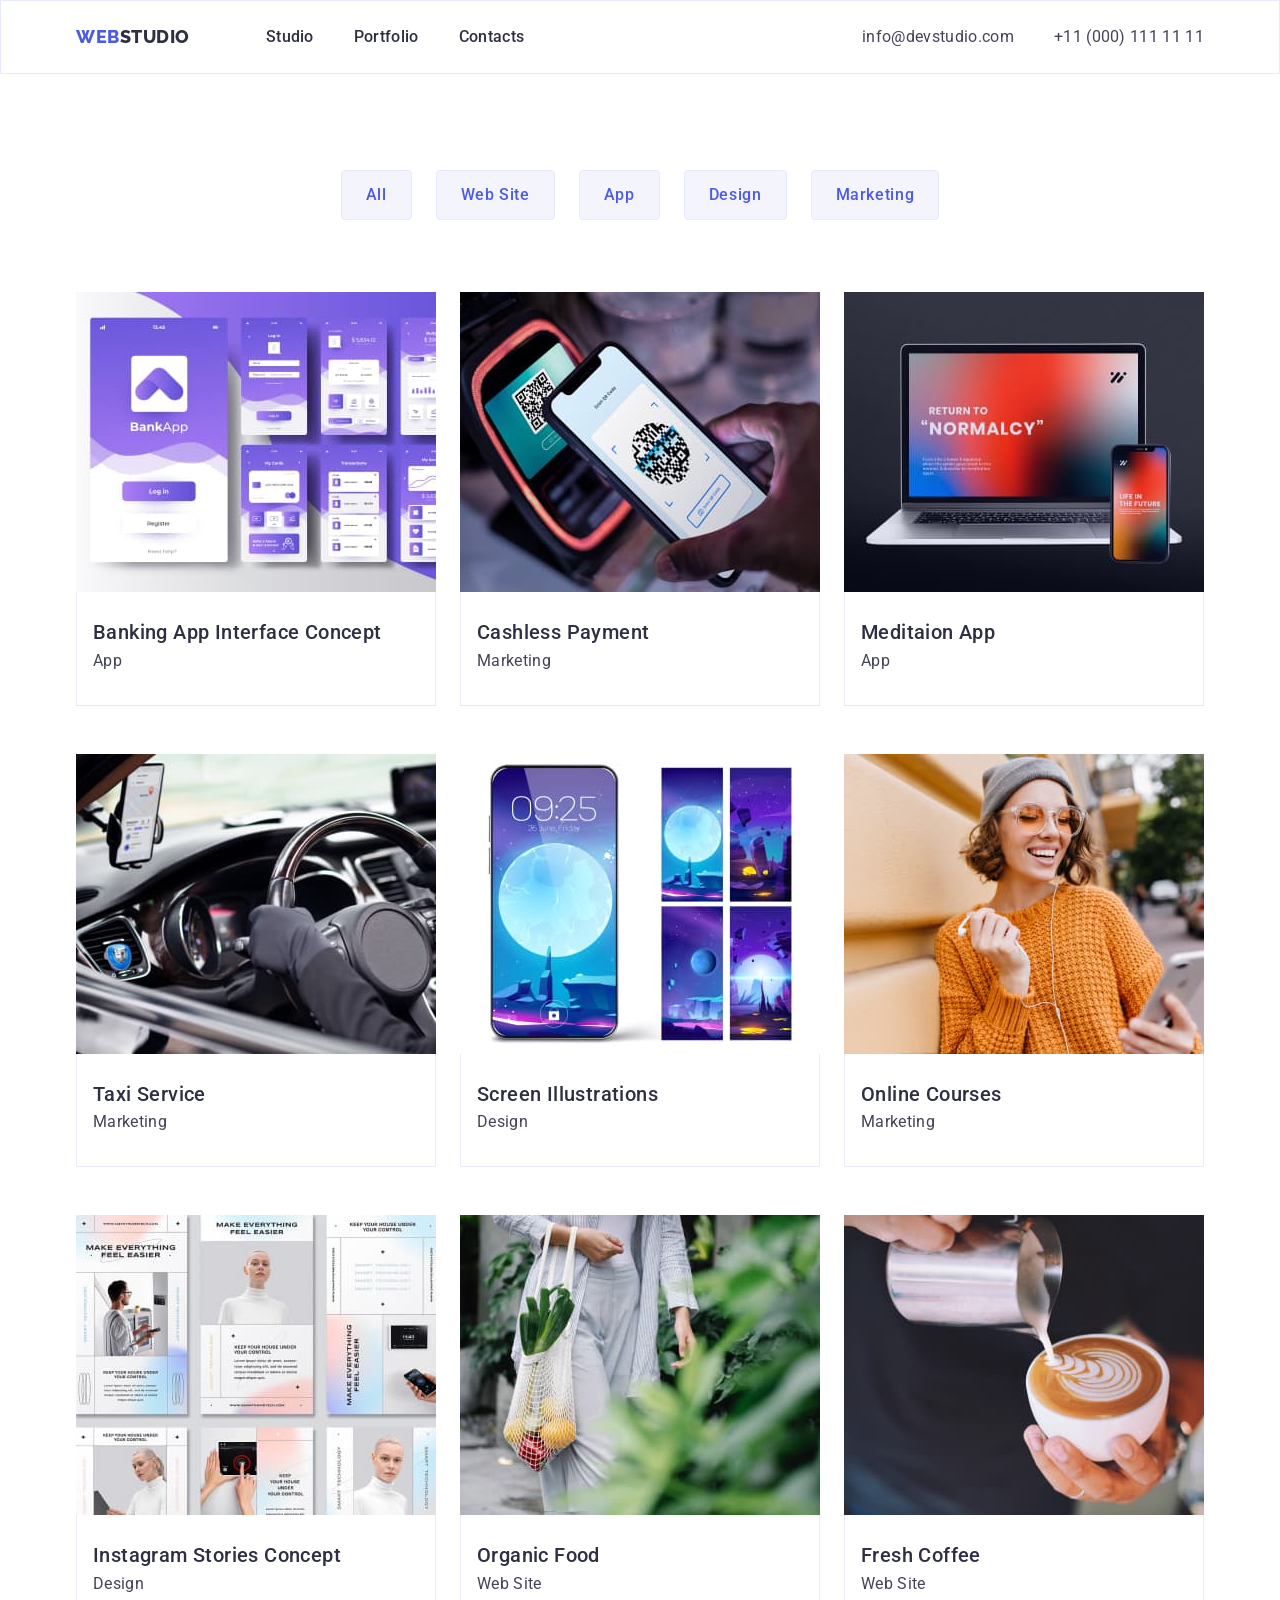
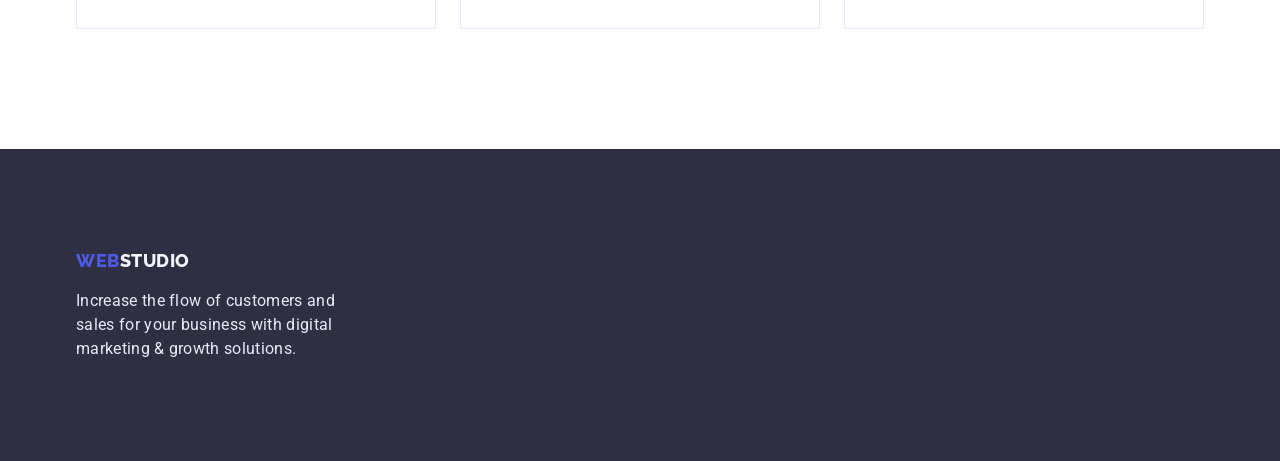
==== portfolio.html @ 4e6cde0b "csk" ====
<!DOCTYPE html>
<html lang="en">
<head  
    <meta charset="UTF-8">
    <meta http-equiv="X-UA-Compatible" content="IE=edge">
    <meta name="viewport" content="width=device-width, initial-scale=1.0">
    <title>WebStudio Portfolio </title>
    <link rel="preconnect" href="https://fonts.googleapis.com">
    <link rel="preconnect" href="https://fonts.gstatic.com" crossorigin>
    <link href="https://fonts.googleapis.com/css2?family=Raleway:wght@800&family=Roboto:wght@400;500;700;900&display=swap"
    rel="stylesheet">
    <link rel="stylesheet" href="https://cdnjs.cloudflare.com/ajax/libs/modern-normalize/1.1.0/modern-normalize.min.css">
    <link rel="stylesheet" href="./css/styles.css">
</head>
<body>
    <header class="page-header">
        <div class="container header-wrap">
            <nav class="cont-nav">
            <a class="logo link" href="WEBSTUDIO"><span class="logo-web">Web</span><span class="logo-studio">Studio</span></a>
            <ul class="site-nav list">
                <li class="item"><a href="./index.html" class="link">Studio</a></li>
                <li class="item"><a href="./portfolio.html" class="link">Portfolio</a></li>
                <li class="item"><a href="" class="link">Contacts</a></li>
            </ul>
            </nav>
            <ul class="contacts list">
                <li class="item"><a href="mailto:info@devstudio.com" class="link">info@devstudio.com</a></li>
                <li class="item"><a href="tel:+110001111111" class="link">+11 (000) 111 11 11</a></li>
            </ul>
        </div>
    </header>
    <main>
        <section class="section-portfolio">
            <div class="container ">
                <h1 hidden>Section with buttons</h1>
                <ul class="button-section list">
                    <li class="button">
                    <button class="button-title button-text" type="button">All</button>
                    </li>
                    <li class="button">
                    <button class="button-title button-text" type="button">Web Site</button>
                    </li>
                    <li class="button">
                    <button class="button-title button-text" type="button">App</button>
                    </li>
                    <li class="button"> 
                    <button class="button-title button-text" type="button">Design</button>
                    </li>
                    <li class="button">
                    <button class="button-title button-text" type="button">Marketing</button>
                    </li>
                </ul>
                <h2 hidden>Portfolio</h2>
                <ul class="portfolio-site list">
                    <li class="card-list">
                        <img src="./images/portfolio-gallery/portfolio-5.jpg" 
                        alt="Interface Concept"
                        width="360"
                        height="300"
                        />
                        <div class="tapes-of-services">
                            <h3 class="title">Banking App Interface Concept</h3>
                            <p class="services" >App</p>
                        </div>
                    </li>
                    <li class="card-list">
                        <img src="./images/portfolio-gallery/portfolio-6.jpg"
                        alt="Cashless Payment"
                        width="360"
                        height="300"
                        />
                        <div class="tapes-of-services">
                            <h3 class="title">Cashless Payment</h3>
                            <p class="services">Marketing</p>
                        </div>
                    </li>
                    <li class="card-list">
                        <img src="./images/portfolio-gallery/portfolio-7.jpg" 
                        alt="Meditaion App"
                        width="360"
                        height="300"
                        />
                        <div class="tapes-of-services">
                            <h3 class="title">Meditaion App</h3>
                            <p class="services">App</p>
                        </div>
                    </li>
                    <li class="card-list">
                        <img src="./images/portfolio-gallery/portfolio-8-img.jpg" 
                        alt="taxi service"
                        width="360"
                        height="300"
                        />
                        <div class="tapes-of-services">
                            <h3 class="title">Taxi Service</h3>
                            <p class="services">Marketing</p>
                        </div>
                    </li>
                    <li class="card-list">
                        <img src="./images/portfolio-gallery/portfolio-9-img.jpg" 
                        alt="screen illustration"
                        width="360"
                        height="300"
                        />
                        <div class="tapes-of-services">
                            <h3 class="title">Screen Illustrations</h3>
                            <p class="services">Design</p>
                        </div>
                    </li>
                    <li class="card-list">
                        <img src="./images/portfolio-gallery/portfolio-10-img.jpg" 
                        alt="online learning"
                        width="360"
                        height="300"
                        />
                        <div class="tapes-of-services">
                            <h3 class="title">Online Courses</h3>
                            <p class="services">Marketing</p>
                        </div>
                    </li>
                    <li class="card-list">
                        <img src="./images/portfolio-gallery/portfolio-11-img.jpg" 
                        alt="storis on instagram"
                        width="360"
                        height="300"
                        />
                        <div class="tapes-of-services">
                            <h3 class="title">Instagram Stories Concept</h3>
                            <p class="services">Design</p>
                        </div>
                    </li>
                    <li class="card-list">
                        <img src="./images/portfolio-gallery/portfolio-12-img.jpg" 
                        alt="organic fruits and vegetables"
                        width="360"
                        height="300"
                        />
                        <div class="tapes-of-services">
                            <h3 class="title">Organic Food</h3>
                            <p class="services">Web Site</p>
                        </div>
                    </li>
                    <li class="card-list">
                        <img src="./images/portfolio-gallery/portfolio-13-img.jpg" 
                        alt="the barista makes coffee"
                        width="360"
                        height="300"
                        />
                        <div class="tapes-of-services">
                            <h3 class="title">Fresh Coffee</h3>
                            <p class="services">Web Site</p>
                        </div>
                    </li>
                </ul>
            </div>
        </section>
    </main>
    <footer class="page-footer ">
        <div class="container conteiner-footer">
            <a class="logo link" href="./index.html">Web<span class="color-studio">Studio</span></a>
            <p class="footer-title footer-text">
            Increase the flow of customers and sales for your business with 
            digital marketing & growth solutions.
            </p>
        </div>
    </footer>
</body>
</html>
---- css/styles.css ----
:root {
    --primari-text-color: #434455;
    --title-text-color: #2E2F42;
    --accent-color: #4D5AE5;
    --accent-focus-color: #404BBF;
    --text-white-color: #FFFFFF;
    --light-mode-color: #F4F4FD;
    --accent-cornflower-color:#E7E9FC;
}


body {
    font-family: 'Roboto';
}


/* reset styles */
.container { 
    width:  1158px;
    padding-right: 15px;
    padding-left: 15px;
    margin-left: auto;
    margin-right: auto;
}


h1,
h2,
h3,
h4,
p {
    margin-top: 0;
    margin-bottom: 0;
}

ul {
    list-style: none;
    margin-top: 0;
    margin-bottom: 0;
    padding-left: 0;
}

img {
    display: block;
    max-width: 100%;
    height: auto;
}

button{
cursor: pointer;
}


/* header  */

.header-wrap ,
.cont-nav {
    display: flex;
    align-items: center;
}

.page-header {
    background-color: var(--text-white-oclor);
    padding-top: 24px;
    padding-bottom: 24px;
    border: 1px solid #E7E9FC;
}
.page-header .logo {
    font-family: 'Raleway';
    font-weight: 800;
    font-size: 18px;
    line-height: 1.33;
    display: flex;
    align-items: center;
    letter-spacing: 0.03em;
    text-transform: uppercase;
    color: var(--accent-color);
}

.logo-studio {
    color: var(--title-text-color);
} 

.link {
    text-decoration: none;
}


/* site-nav */
.site-nav {
    display: flex;
    margin-left: 76px;

}

.site-nav  .item:not(:last-child) {
    margin-right:  40px;
}

.site-nav .link {
    display: block;

    font-weight: 500;
    font-size: 16px;
    line-height: 1.5;
    letter-spacing: 0.02em;
    color: var(--title-text-color);
}
.site-nav .link:hover,
.site-nav .link:focus {
    color: var(--accent-focus-color);
}

/* contacts */
.contacts {
    display: flex;
    margin-left: auto;   
}

.contacts .item + .item {
    margin-left: 40px;
}


.contacts .link {
    font-family: 'Roboto';
    font-weight: 400;
    font-size: 16px;
    line-height: 1.5;
    letter-spacing: 0.02em;
    color: var(--primari-text-color);
}
.contacts .link:hover,
.contacts .link:focus {
    color: var(--accent-focus-color);
    
}

/* main-section */
/* hero */

.hero {
    background-color: var(--title-text-color); 
    padding-top: 188px;
    padding-bottom: 188px;
}

.hero-section {
    max-width: 1440px;
    height: 600px;
    margin-left: auto;
    margin-right: auto;
    background-image: url();
}

.hero-title {
    font-weight: 700;
    font-size: 56px;
    line-height: 1.07;
    max-width: 494px;
    margin: auto;
    margin-bottom: 48px;
    color:var(--text-white-color); 
}

.btn-color {
    font-weight: 500;
    font-size: 16px;
    line-height: 1.5;
    display: flex;
    text-align: center;
    align-items: center;
    letter-spacing: 0.04em;
    color: var(--text-white-color);
    background: var(--accent-color);
}

.btn-primary {
    padding: 16px 32px;
    margin-left: auto;
    margin-right:auto ;
}

.btn-color:hover,
.btn-color:focus {
    color:var(--text-white-color);
    background: var(--accent-focus-color);
}


 /* section-uor-features*/

.section-features {
        padding-top: 120px;
        padding-bottom: 120px ;
    }


    .uor-features {
        display: flex;
        flex-wrap: wrap;
        column-gap: 24px;
        
    }

    .item-features {
        flex-basis: calc((100% - 3 * 24px) /4);
    }

/* uor-features */
.uor-features .title {
    font-style: normal;
    font-weight: 500;
    font-size: 20px;
    line-height: 1.2;
    margin-bottom: 8px;
    letter-spacing: 0.02em;
    color: var(--title-text-color);
} 
.uor-features .text {
    font-size: 16px;
    line-height: 1.5;
    letter-spacing: 0.02em;
    color: var(--primari-text-color);
}

/* section */
/* What are we doing */

.work-title {
    margin-bottom: 72px;
}

.photo-applications {
    padding-top: 0px;
    display: flex;
    flex-wrap: wrap;
    column-gap: 24px;
}

.photo-section{
    padding-bottom: 120px;
}

.photo-list {
    flex-basis: calc((100% - 2 * 24px) /3);
}

.section-title { 
    text-align: center;
    font-family: 'Roboto';
    font-style: normal;
    font-weight: 700;
    font-size: 36px;
    line-height: 1.11;
    letter-spacing: 0.02em;
    color: var(--title-text-color);
}


/* our-team */

.our-employees{
    margin-bottom: 72px ;
}
.our-team {
    display: flex;
    flex-wrap: wrap;
    column-gap: 24px;
}
.team-photo{
    flex-basis: calc((100% - 3 * 24px) /4);
}

.card-description{
    padding: 32px 16px;
}
.team {
    padding-top: 120px;
    padding-bottom: 120px;
background: var(--light-mode-color);
}
.team-photo {
    box-shadow: 0px 1px 6px rgba(46, 47, 66, 0.08), 0px 1px 1px rgba(46, 47, 66, 0.16), 0px 2px 1px rgba(46, 47, 66, 0.08);
    border-radius: 0px 0px 4px 4px;
    background: var(--text-white-color);
}
.section-team { 
    text-align: center;
    font-family: 'Roboto';
    font-style: normal;
    font-weight: 700;
    font-size: 36px;
    line-height: 1.11;
    letter-spacing: 0.02em;
    color: var(--title-text-color);

}



.title-name {
    margin-bottom: 8px;
    text-align: center;
    font-family: 'Roboto';
    font-style: normal;
    font-weight: 500;
    font-size: 20px;
    line-height: 1.2;
    letter-spacing: 0.02em;
    color: var(--title-text-color);
}
.job-title {
    text-align: center;
    font-family: 'Roboto';
    font-style: normal;
    font-weight: 400;
    font-size: 16px;
    line-height: 1.5;
    letter-spacing: 0.02em;
    color: var(--primari-text-color);
}

/* portfolio-site */   

.section-portfolio{
    padding-top: 96px;
    padding-bottom: 120px ;
}

/* Section with buttons */

.button-section{
    display: flex;
    justify-content: center;
    gap: 24px;
    margin-bottom: 72px;
}


.button-text{
padding: 12px 24px;
background-color: var(--light-mode-color);
border: 1px solid;
}

.button-title {
    font-family: 'Roboto';
    font-weight: 500;
    font-size: 16px;
    line-height: 1.5;
    letter-spacing: 0.04em;
    color: var(--accent-color);
    border: 1px solid var(--accent-cornflower-color);
    border-radius: 4px;
    cursor: pointer;
}
.button-title:hover,
.button-title:focus {
    color: var(--text-white-color);
    background: var(--accent-focus-color);
}
/* portfolio-site */  

.portfolio-site{
    display: flex;
    flex-wrap: wrap;
    column-gap: 24px;
    row-gap: 48px;
    
}
.card-list{
    flex-basis: calc((100% - 2 * 24px) / 3);
}

.card-list:nth-child(3n){
    margin-right: 0;
}
.card-list:nth-last-child(-n + 3 ){
    margin-bottom: 0;
}

.tapes-of-services{
    padding: 32px 16px;
    border: 1px solid #E7E9FC;
    border-top: none;

}

.title{
    margin-bottom: 8px;
}

.portfolio-site .title {
    font-family: 'Roboto';
    font-weight: 500;
    font-size: 20px;
    line-height: 0.83;
    letter-spacing: 0.02em;
    color: var(--title-text-color);
}
.portfolio-site .services{
    font-family: 'Roboto';
    font-weight: 400;
    font-size: 16px;
    line-height: 1.5;
    letter-spacing: 0.02em;
    color: var(--primari-text-color);
}

/* page-footer */

.logo{
    font-family: 'Raleway';
    font-weight: 800; 
    font-style: normal;
    font-size: 18px;
    line-height: 1.33;
    letter-spacing: 0.03em;
    text-transform: uppercase;
    color: var(--accent-color);
}

.footer-text{
    max-width: 264px;
}
.page-footer {
    padding-top: 100px;
    padding-bottom: 100px;
    background-color: var(--title-text-color);
    font-size: 18px;
}


.color-studio {
    color: var(--light-mode-color);
display: inline-block;
    margin-bottom: 16px;
}

.footer-title {
    font-family: 'Roboto';
    font-weight: 400;
    font-size: 16px;
    line-height: 1.5;
    letter-spacing: 0.02em;
    color: var(--accent-cornflower-color);
    max-width: 264px;
}
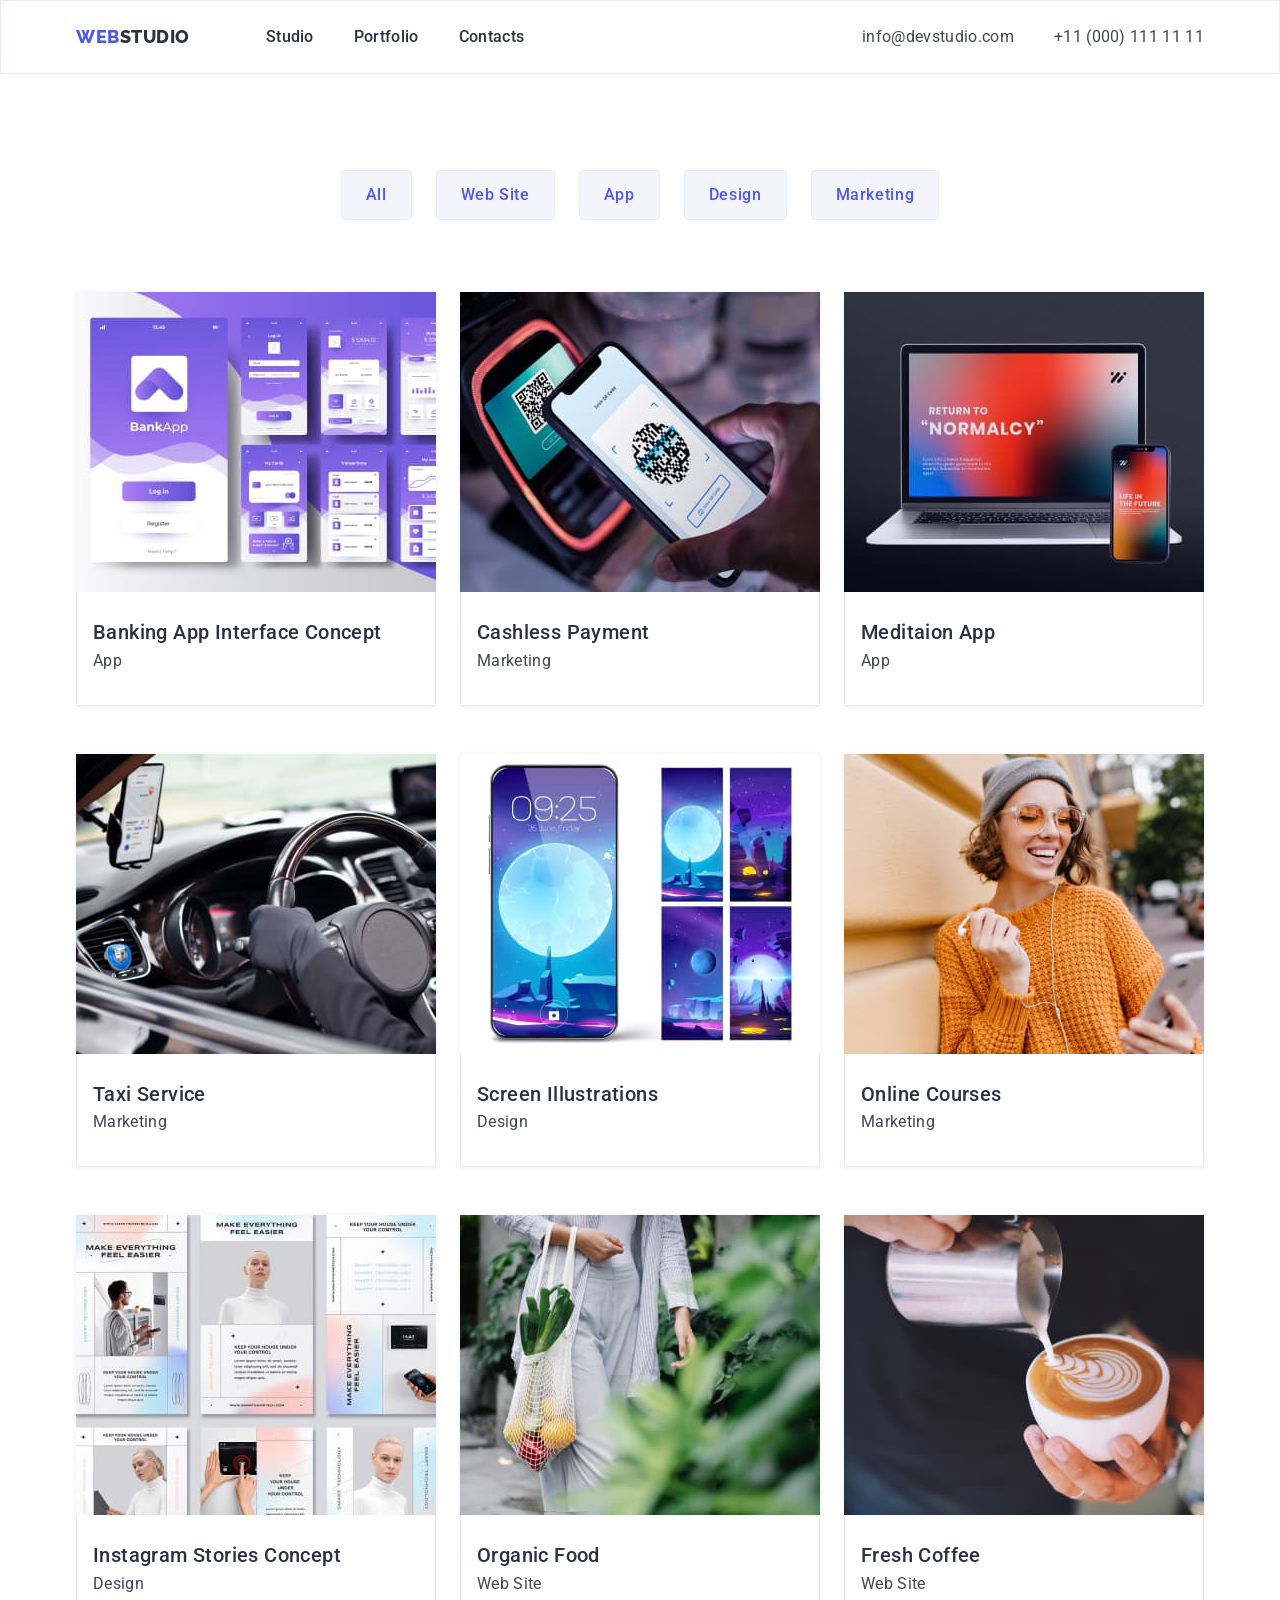
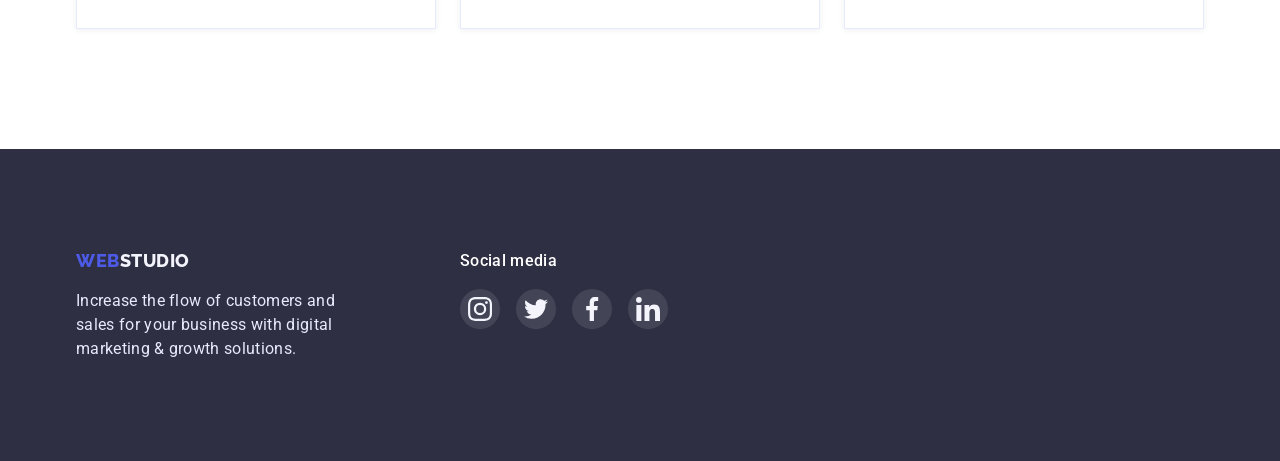
==== commit 845a2150: "домашня робота 4" ====
--- a/portfolio.html
+++ b/portfolio.html
@@ -157,11 +157,47 @@
     </main>
     <footer class="page-footer ">
         <div class="container conteiner-footer">
-            <a class="logo link" href="./index.html">Web<span class="color-studio">Studio</span></a>
-            <p class="footer-title footer-text">
-            Increase the flow of customers and sales for your business with 
-            digital marketing & growth solutions.
-            </p>
+            <div class="footer-content">
+                <div class="footer-block">
+                        <a class="logo link" href="./index.html">Web<span class="color-studio">Studio</span></a>
+                        <p class="footer-title footer-text">
+                        Increase the flow of customers and sales for your business with digital marketing & growth solutions.
+                        </p>
+                </div>
+                    <div class="footer-media">
+                    <h3 class="footer-soc-title">Social media</h3>
+                    <ul class="footer-soc-list">
+                        <li class="media-soc">
+                            <a href="" class="contact-media">
+                                <svg class="contact-media-soc" width="24" height="24">
+                                    <use href="./images/icons.svg#icon-instagram-f"></use>
+                                </svg>
+                            </a>
+                        </li>
+                        <li class="media-soc">
+                            <a href="" class="contact-media">
+                                <svg class="contact-media-soc" width="24" height="24">
+                                    <use href="./images/icons.svg#icon-twitter-f"></use>
+                                </svg>
+                            </a>
+                        </li>
+                        <li class="media-soc">
+                            <a href="" class="contact-media">
+                                <svg class="contact-media-soc" width="24" height="24">
+                                    <use href="./images/icons.svg#icon-facebook-f"></use>
+                                </svg>
+                            </a>
+                        </li>
+                        <li class="media-soc">
+                            <a href="" class="contact-media">
+                                <svg class="contact-media-soc" width="24" height="24">
+                                    <use href="./images/icons.svg#icon-linkedin-f"></use>
+                                </svg>
+                            </a>
+                        </li>
+                    </ul>
+                </div>
+            </div>
         </div>
     </footer>
 </body>
--- a/css/styles.css
+++ b/css/styles.css
@@ -6,13 +6,15 @@
     --text-white-color: #FFFFFF;
     --light-mode-color: #F4F4FD;
     --accent-cornflower-color:#E7E9FC;
-}
-
+    --rgba:linear-gradient(rgba(46,47,66,0.7), rgba(46,47,66,0.7));
+    --logo-customers: #8E8F99;
+    --footer-social:#31D0AA;
+    --botton-border:rgba(64, 75, 191, 1);
+}
 
 body {
     font-family: 'Roboto';
 }
-
 
 /* reset styles */
 .container { 
@@ -23,7 +25,6 @@
     margin-right: auto;
 }
 
-
 h1,
 h2,
 h3,
@@ -50,9 +51,7 @@
 cursor: pointer;
 }
 
-
 /* header  */
-
 .header-wrap ,
 .cont-nav {
     display: flex;
@@ -76,30 +75,23 @@
     text-transform: uppercase;
     color: var(--accent-color);
 }
-
 .logo-studio {
     color: var(--title-text-color);
 } 
-
 .link {
     text-decoration: none;
 }
 
-
 /* site-nav */
 .site-nav {
     display: flex;
     margin-left: 76px;
-
-}
-
+}
 .site-nav  .item:not(:last-child) {
     margin-right:  40px;
 }
-
 .site-nav .link {
     display: block;
-
     font-weight: 500;
     font-size: 16px;
     line-height: 1.5;
@@ -116,12 +108,9 @@
     display: flex;
     margin-left: auto;   
 }
-
 .contacts .item + .item {
     margin-left: 40px;
 }
-
-
 .contacts .link {
     font-family: 'Roboto';
     font-weight: 400;
@@ -140,19 +129,20 @@
 /* hero */
 
 .hero {
-    background-color: var(--title-text-color); 
     padding-top: 188px;
     padding-bottom: 188px;
-}
-
-.hero-section {
     max-width: 1440px;
     height: 600px;
+    background-image: var(--rgba), url(../images/gallery/people-office.jpg);
+    background-position: center;
+    background-repeat: no-repeat;
+    background-size: cover;
+}
+.hero-section {
+    background-color: var(--title-text-color);
     margin-left: auto;
     margin-right: auto;
-    background-image: url();
-}
-
+}
 .hero-title {
     font-weight: 700;
     font-size: 56px;
@@ -162,7 +152,6 @@
     margin-bottom: 48px;
     color:var(--text-white-color); 
 }
-
 .btn-color {
     font-weight: 500;
     font-size: 16px;
@@ -172,40 +161,47 @@
     align-items: center;
     letter-spacing: 0.04em;
     color: var(--text-white-color);
-    background: var(--accent-color);
-}
-
+    background-color: var(--accent-color);
+    border-radius: 4px;
+    border: none;
+}
 .btn-primary {
     padding: 16px 32px;
     margin-left: auto;
     margin-right:auto ;
 }
-
 .btn-color:hover,
 .btn-color:focus {
     color:var(--text-white-color);
-    background: var(--accent-focus-color);
-}
-
+    background-color: var(--accent-focus-color);
+
+
+}
 
  /* section-uor-features*/
-
 .section-features {
-        padding-top: 120px;
-        padding-bottom: 120px ;
-    }
-
-
+    padding-top: 120px;
+    padding-bottom: 120px ;
+}
     .uor-features {
-        display: flex;
-        flex-wrap: wrap;
-        column-gap: 24px;
-        
-    }
-
+    display: flex;
+    flex-wrap: wrap;
+    column-gap: 24px;
+}
     .item-features {
-        flex-basis: calc((100% - 3 * 24px) /4);
-    }
+    flex-basis: calc((100% - 3 * 24px) /4);
+}
+.list-icons{
+box-sizing: border-box;
+width: 264px;
+background-color: var(--light-mode-color);
+border-radius: 4px;
+}
+.icons{
+    margin-left: 100px;
+    margin-top: 24px;
+    margin-bottom: 24px;
+}
 
 /* uor-features */
 .uor-features .title {
@@ -230,22 +226,18 @@
 .work-title {
     margin-bottom: 72px;
 }
-
 .photo-applications {
     padding-top: 0px;
     display: flex;
     flex-wrap: wrap;
     column-gap: 24px;
 }
-
 .photo-section{
     padding-bottom: 120px;
 }
-
 .photo-list {
     flex-basis: calc((100% - 2 * 24px) /3);
 }
-
 .section-title { 
     text-align: center;
     font-family: 'Roboto';
@@ -257,8 +249,39 @@
     color: var(--title-text-color);
 }
 
-
 /* our-team */
+.soc-list{
+    display: flex;
+    justify-content: center;
+    align-items: center;
+    margin-top: 8px;
+    gap: 24px;
+}
+
+.soc-list-item{
+    width: 40px;
+    height: 40px;
+}
+
+.soc-list-link{
+    display: flex;
+    width: 100%;
+    height: 100%;
+    background-color: var(--accent-color);
+    border-radius: 50%;
+}
+
+.soc-list-link:is(:hover,:focus){
+background-color: var(--accent-focus-color);
+}
+
+.soc-list-icon{
+    margin-left: 12px;
+    margin-top: 12px;
+}
+.soc-list-icon{
+    fill: var(--light-mode-color);
+}
 
 .our-employees{
     margin-bottom: 72px ;
@@ -271,7 +294,6 @@
 .team-photo{
     flex-basis: calc((100% - 3 * 24px) /4);
 }
-
 .card-description{
     padding: 32px 16px;
 }
@@ -294,11 +316,7 @@
     line-height: 1.11;
     letter-spacing: 0.02em;
     color: var(--title-text-color);
-
-}
-
-
-
+}
 .title-name {
     margin-bottom: 8px;
     text-align: center;
@@ -321,29 +339,59 @@
     color: var(--primari-text-color);
 }
 
+/* Customers-section */
+.customers{
+    padding-top: 130px;
+    padding-bottom: 120px;
+}
+.title-customers{
+    font-weight: 700;
+    font-size: 36px;
+    line-height: 1.11;
+    text-align: center;
+    letter-spacing: 0.02em;
+    margin-bottom: 72px;
+    color: var(--title-text-color);
+}
+.customer-our-cooperation{
+    display: flex;
+    gap: 24px;
+}
+.link-customers{
+    display: block;
+    width: 100%;
+    height: 100%;
+}
+.customers-logo{
+    fill: var(--logo-customers);
+    width: 168px;
+    height: 88px;
+    border: 1px solid var(--logo-customers);
+    border-radius: 4px;
+    padding: 16px 32px;
+}
+.customers-logo:hover{
+    fill: var(--accent-focus-color);
+    border: 1px solid var(--accent-focus-color);
+}
+
 /* portfolio-site */   
-
 .section-portfolio{
     padding-top: 96px;
     padding-bottom: 120px ;
 }
-
 /* Section with buttons */
-
 .button-section{
     display: flex;
     justify-content: center;
     gap: 24px;
     margin-bottom: 72px;
 }
-
-
 .button-text{
-padding: 12px 24px;
-background-color: var(--light-mode-color);
-border: 1px solid;
-}
-
+    padding: 12px 24px;
+    background-color: var(--light-mode-color);
+    border: 1px solid;
+}
 .button-title {
     font-family: 'Roboto';
     font-weight: 500;
@@ -359,19 +407,25 @@
 .button-title:focus {
     color: var(--text-white-color);
     background: var(--accent-focus-color);
+    border: 1px solid var(--botton-border);
+    box-shadow: 0px 3px 1px rgba(0, 0, 0, 0.1), 0px 2px 1px rgba(0, 0, 0, 0.08), 0px 2px 2px rgba(0, 0, 0, 0.12);
 }
 /* portfolio-site */  
-
 .portfolio-site{
     display: flex;
     flex-wrap: wrap;
     column-gap: 24px;
     row-gap: 48px;
-    
+
 }
 .card-list{
     flex-basis: calc((100% - 2 * 24px) / 3);
-}
+    box-shadow: 0px 1px 6px rgba(46, 47, 66, 0.08);
+}
+.portfolio-site> .card-list:hover,.portfolio-site> .card-list:focus{
+    box-shadow: 0px 1px 6px rgba(46, 47, 66, 0.08), 0px 1px 1px rgba(46, 47, 66, 0.16), 0px 2px 1px rgba(46, 47, 66, 0.08);
+}
+
 
 .card-list:nth-child(3n){
     margin-right: 0;
@@ -379,18 +433,14 @@
 .card-list:nth-last-child(-n + 3 ){
     margin-bottom: 0;
 }
-
 .tapes-of-services{
     padding: 32px 16px;
     border: 1px solid #E7E9FC;
     border-top: none;
-
-}
-
+}
 .title{
     margin-bottom: 8px;
 }
-
 .portfolio-site .title {
     font-family: 'Roboto';
     font-weight: 500;
@@ -409,7 +459,6 @@
 }
 
 /* page-footer */
-
 .logo{
     font-family: 'Raleway';
     font-weight: 800; 
@@ -420,7 +469,6 @@
     text-transform: uppercase;
     color: var(--accent-color);
 }
-
 .footer-text{
     max-width: 264px;
 }
@@ -430,14 +478,11 @@
     background-color: var(--title-text-color);
     font-size: 18px;
 }
-
-
 .color-studio {
     color: var(--light-mode-color);
-display: inline-block;
+    display: inline-block;
     margin-bottom: 16px;
 }
-
 .footer-title {
     font-family: 'Roboto';
     font-weight: 400;
@@ -447,6 +492,40 @@
     color: var(--accent-cornflower-color);
     max-width: 264px;
 }
-
-
-
+/* footer-content-social */
+
+.footer-content{
+    display: flex;
+}
+.footer-media{
+    margin-left: 120px;
+}
+.footer-soc-list{
+    display: flex;
+    align-items: center;
+    gap: 16px;
+}
+.footer-soc-title{
+    font-family: 'Roboto';
+    font-style: normal;
+    font-weight: 500;
+    font-size: 16px;
+    line-height: 24px;
+    letter-spacing: 0.02em;
+    color: var(--text-white-color);
+    margin-bottom: 16px;
+}
+.contact-media{
+    display: block;
+    border-radius: 50%;
+    background-color: rgba(255, 255, 255, 0.1);
+    width: 40px;
+    height: 40px;
+}
+.contact-media-soc{
+    margin-top: 8px;
+    margin-left: 8px;
+}
+.contact-media:is(:hover,:focus){
+    background-color: var(--footer-social);
+}
